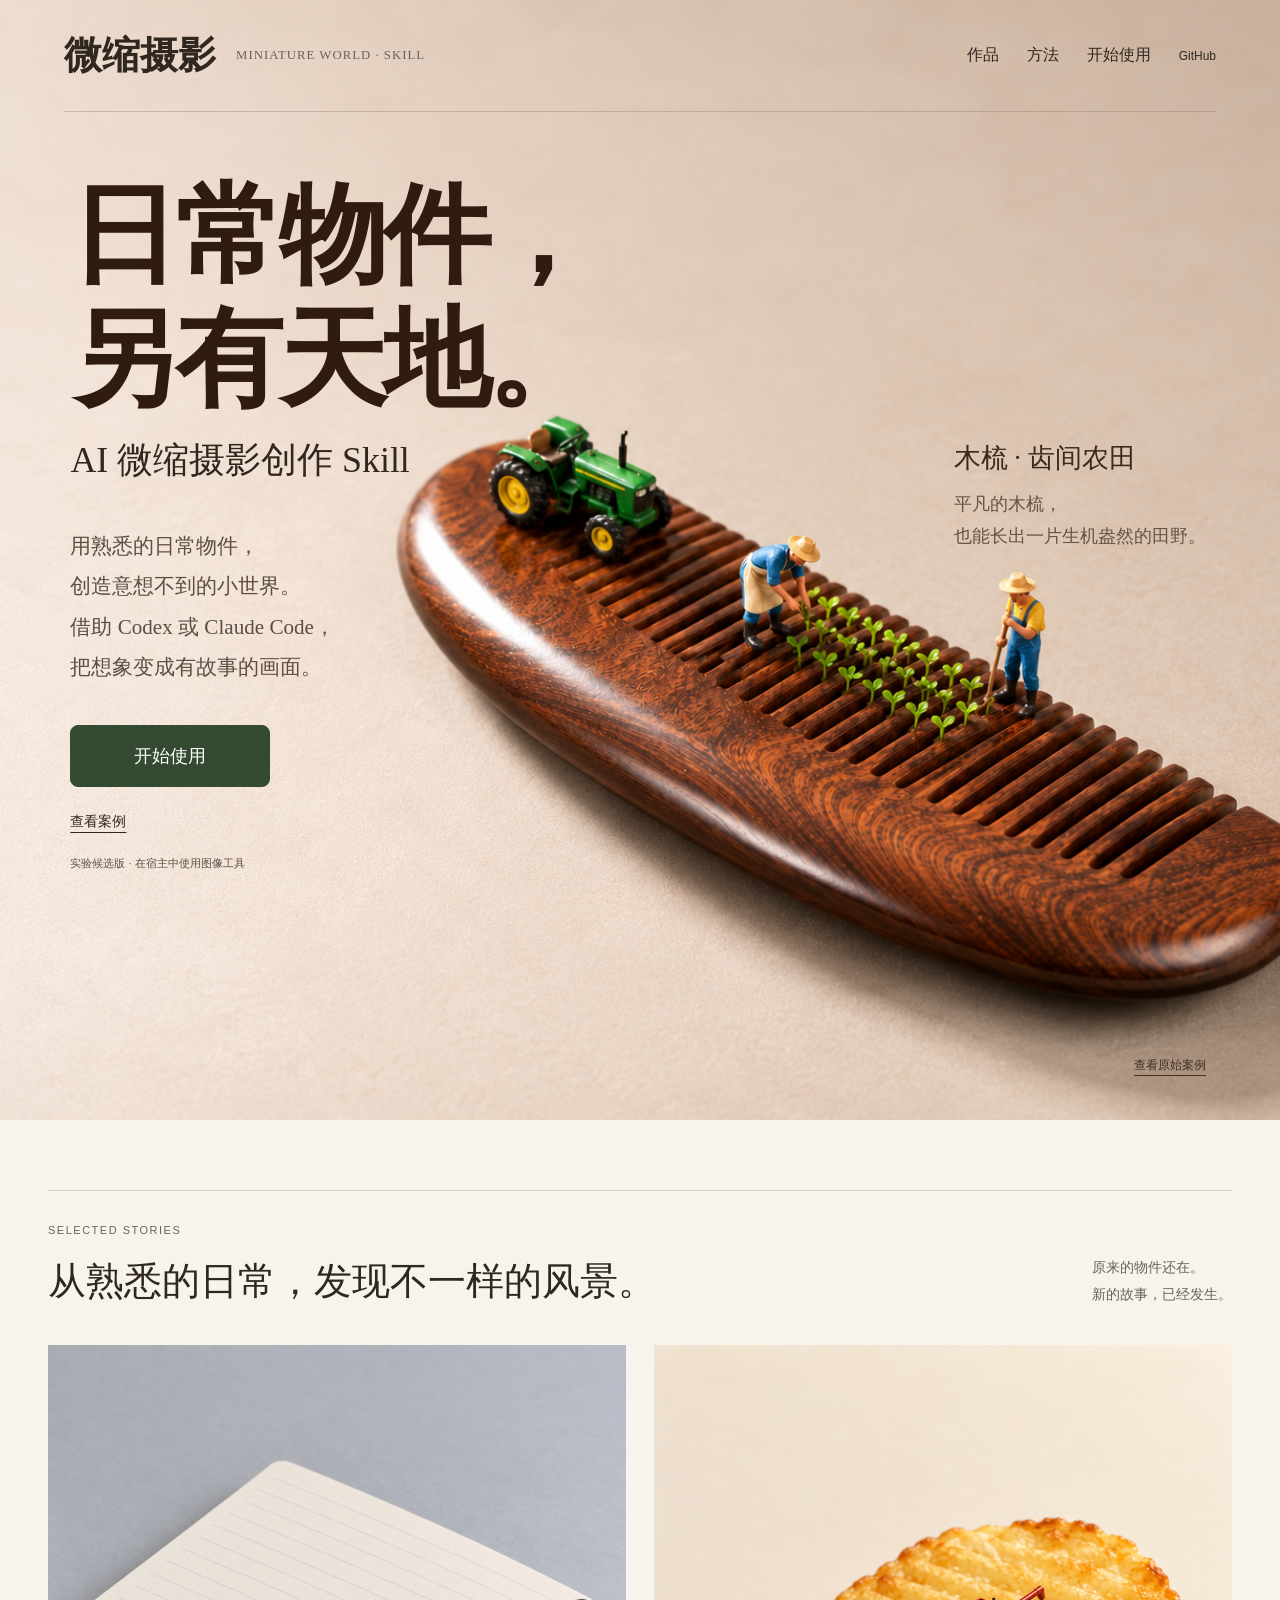
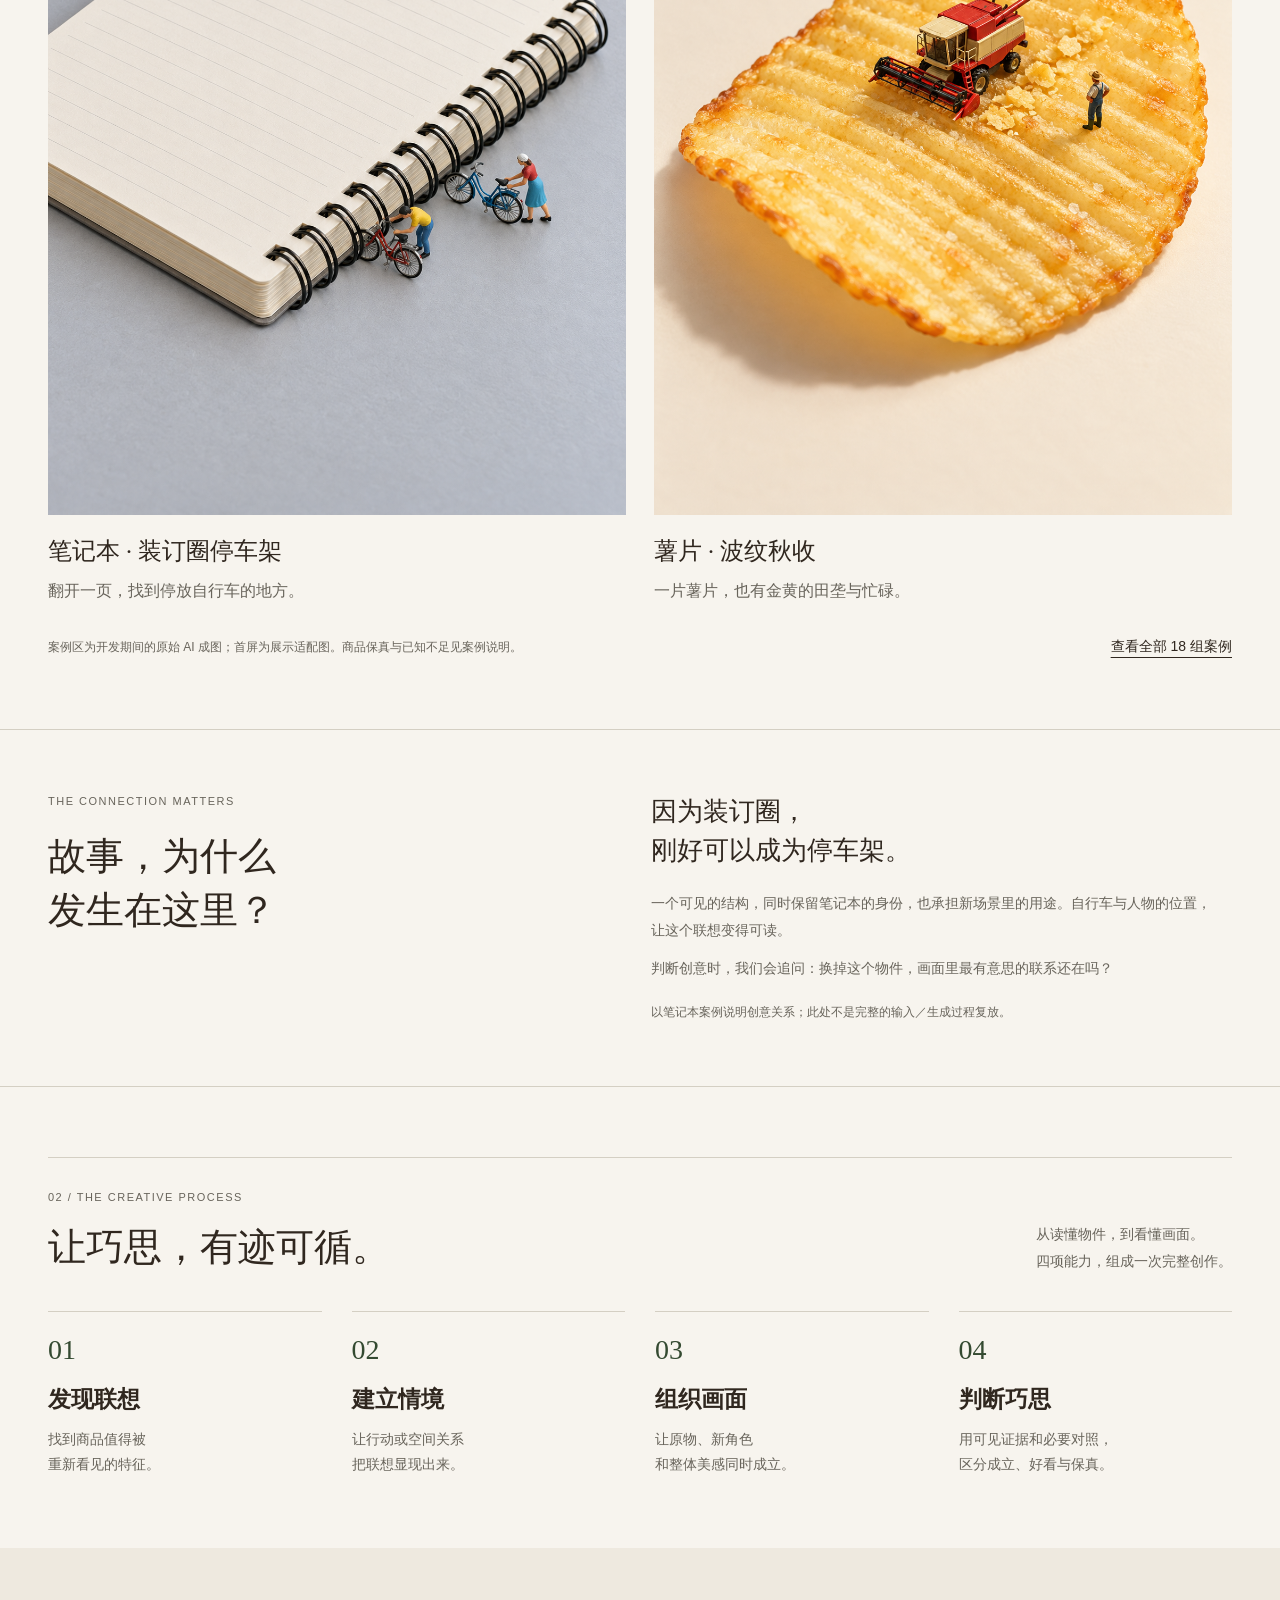
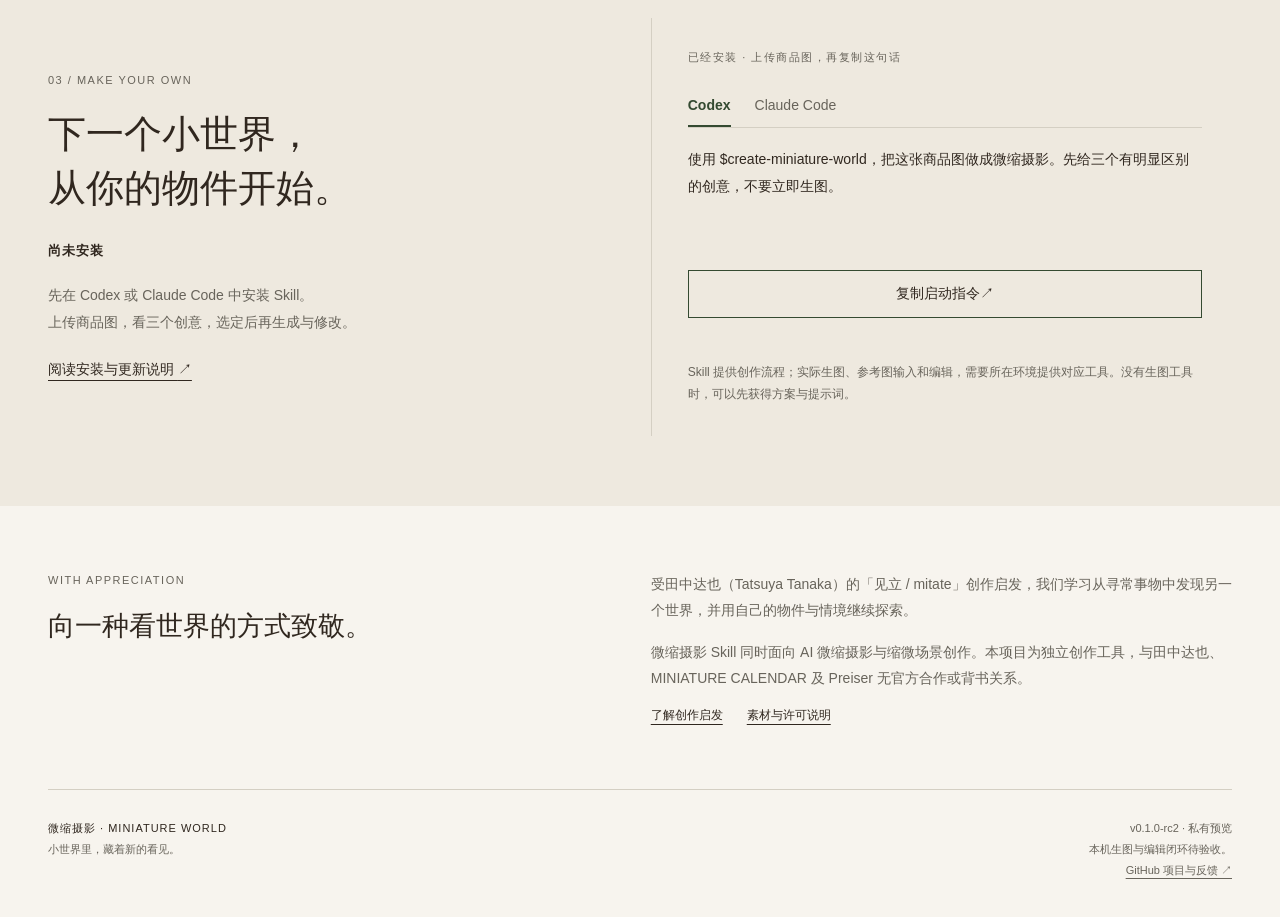
==== index.html @ 320a4342 "Prepare static Pages entry without enabling deployment" ====
<!doctype html>
<html lang="zh-CN">
<head>
<meta charset="utf-8">
<meta name="viewport" content="width=device-width,initial-scale=1">
<meta http-equiv="refresh" content="0;url=site/">
<title>微缩摄影 Skill · Miniature World</title>
</head>
<body><p><a href="site/">打开微缩摄影介绍页</a></p></body>
</html>
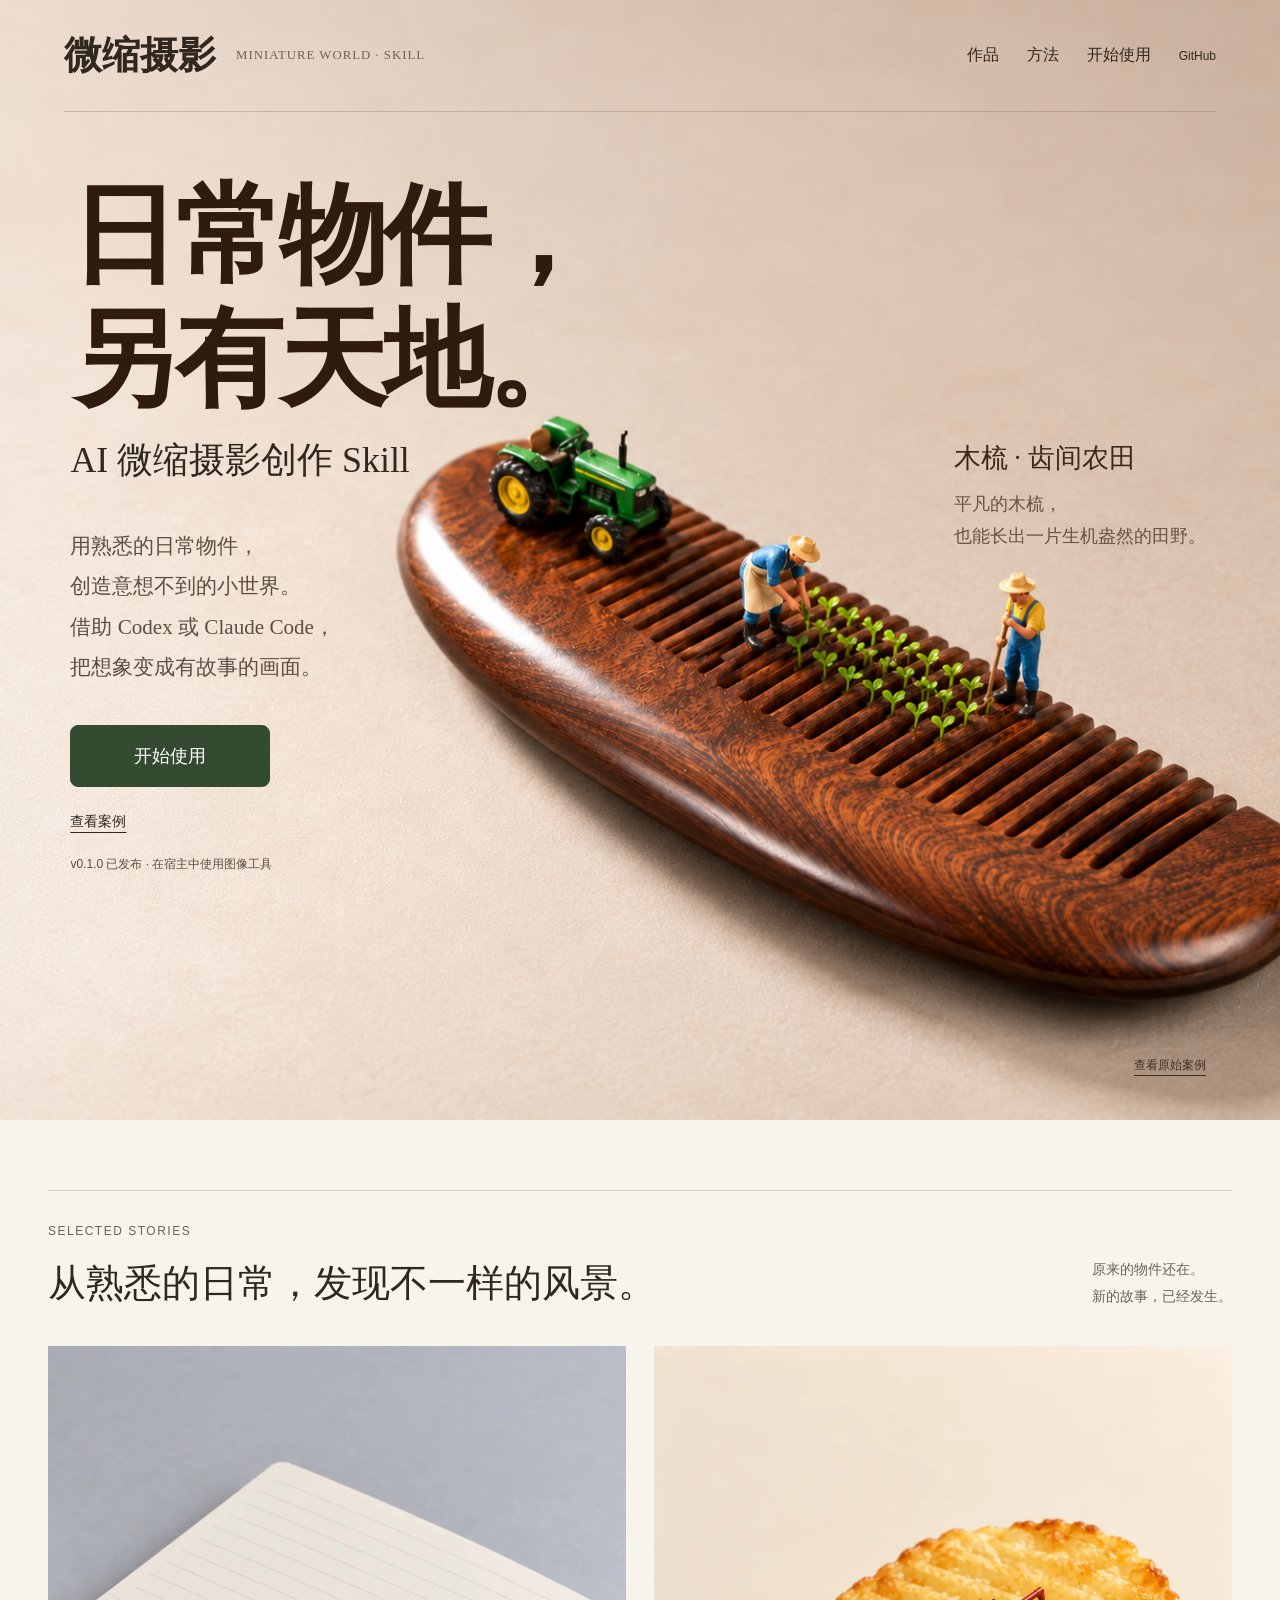
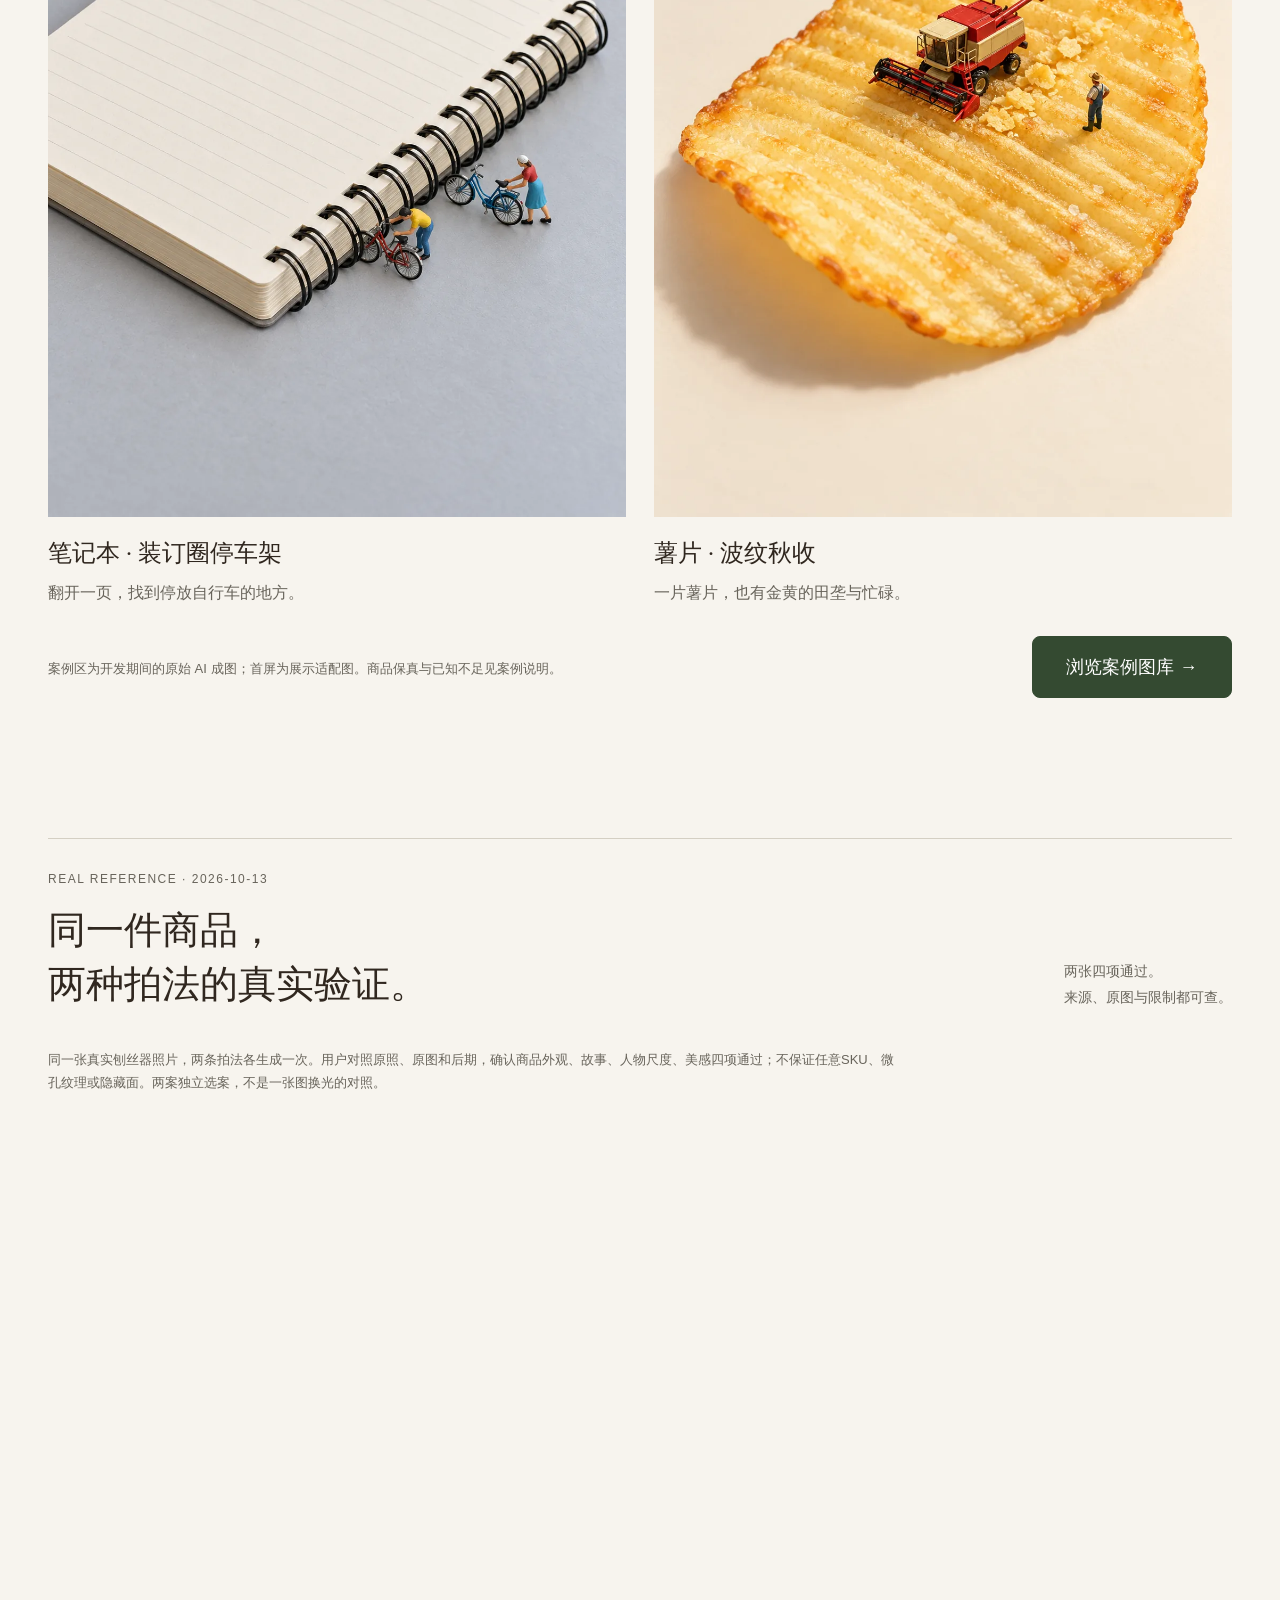
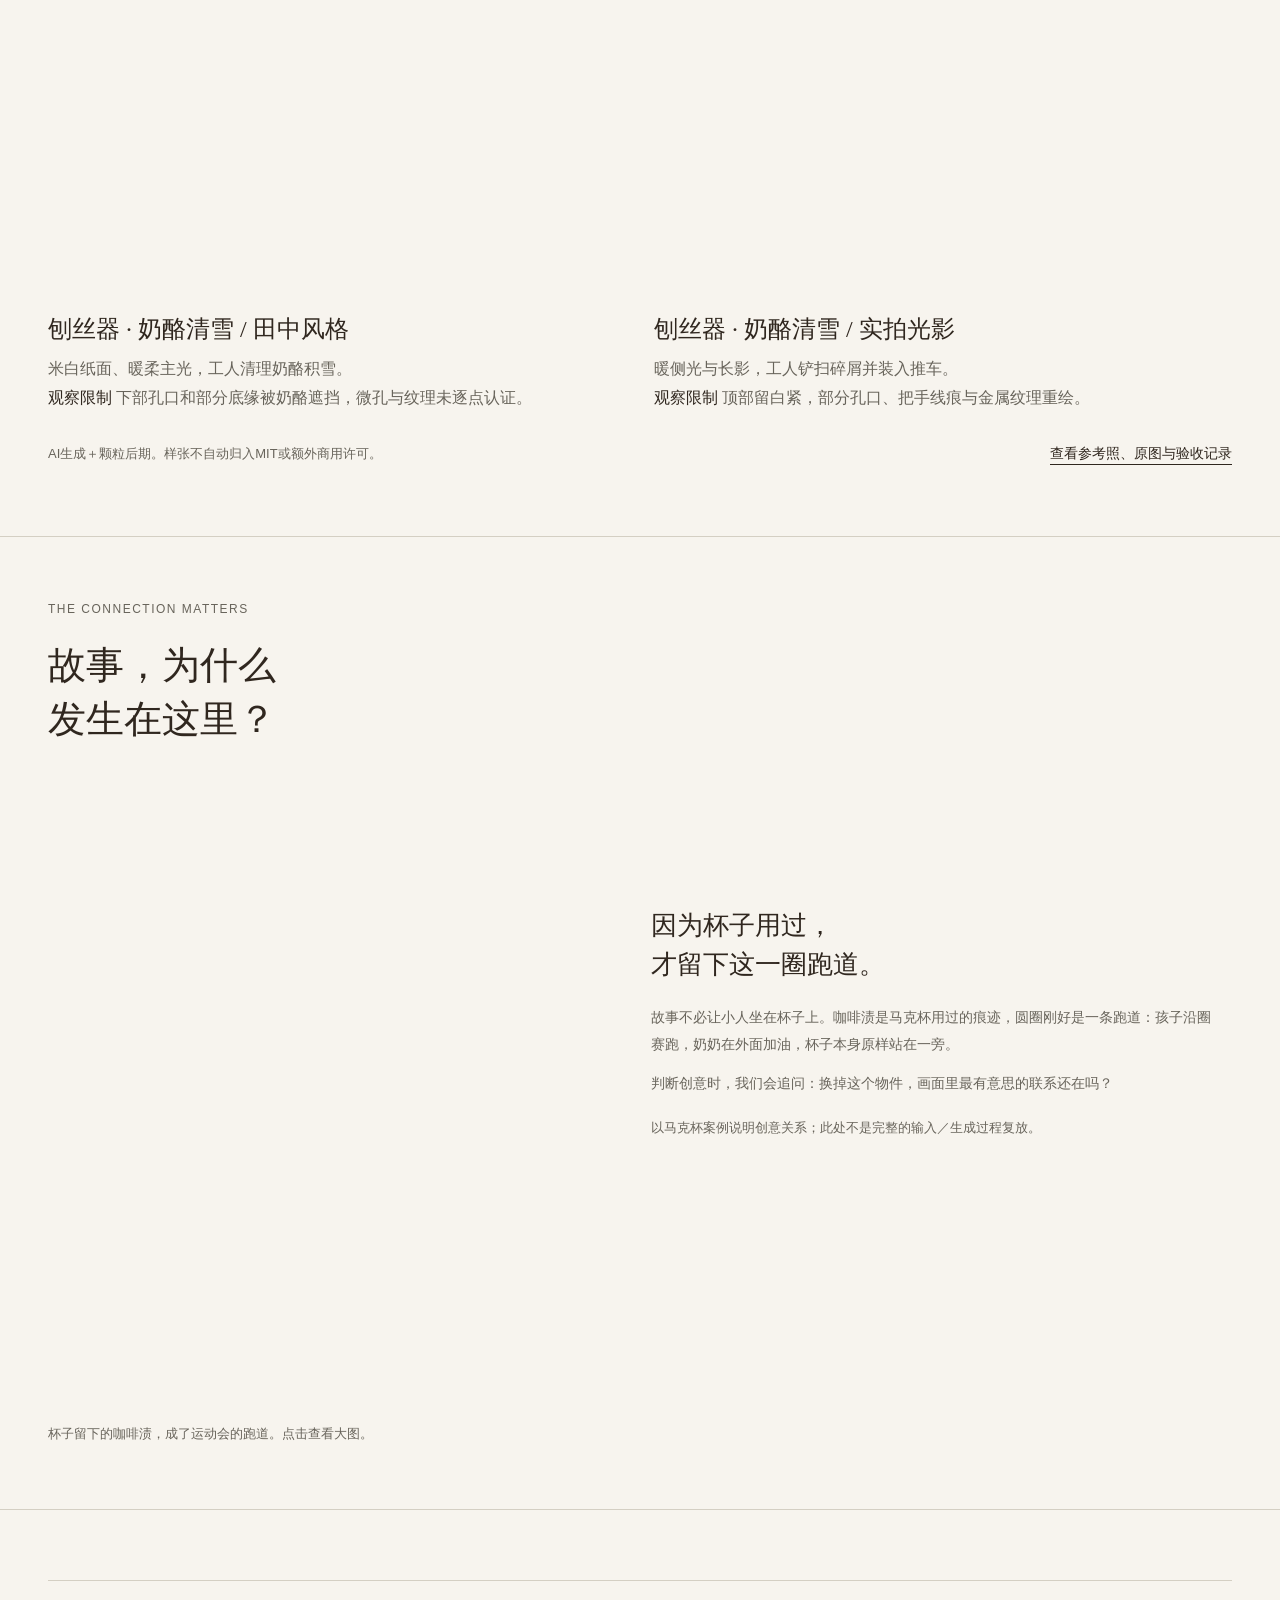
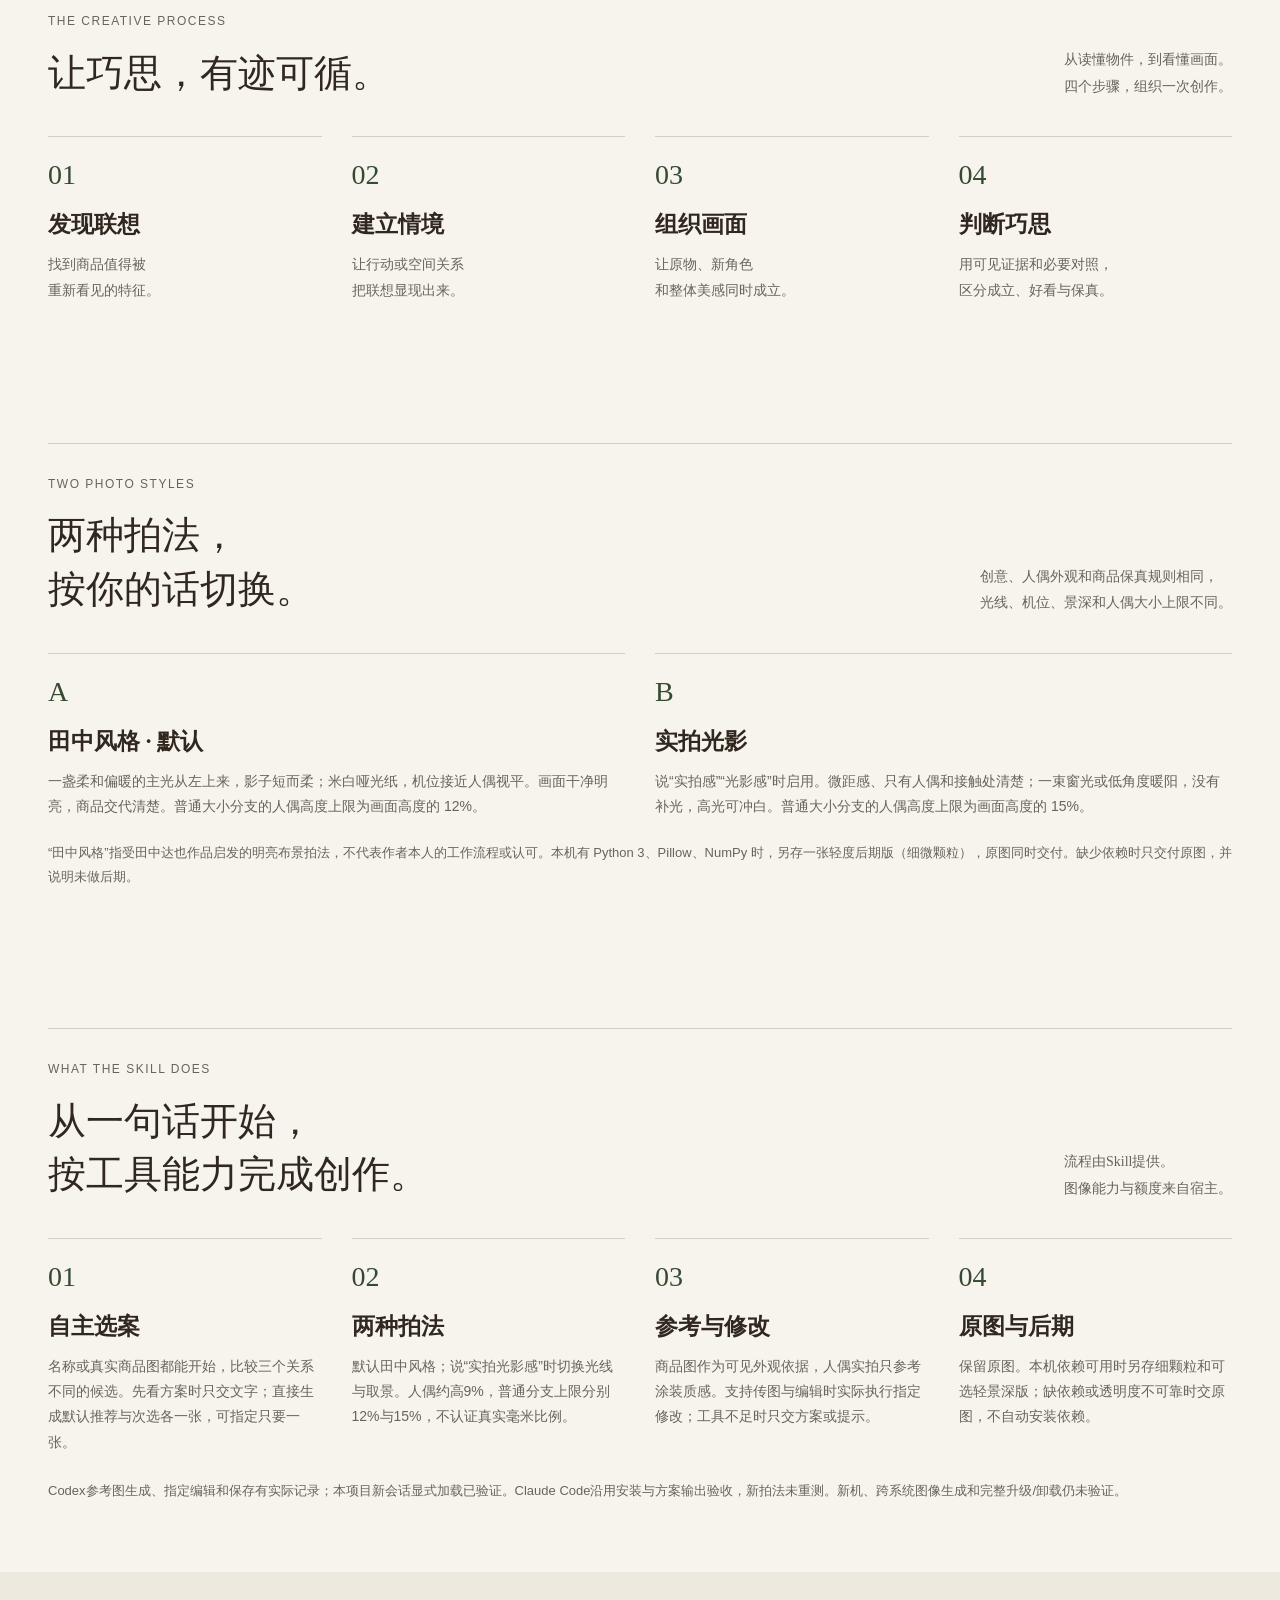
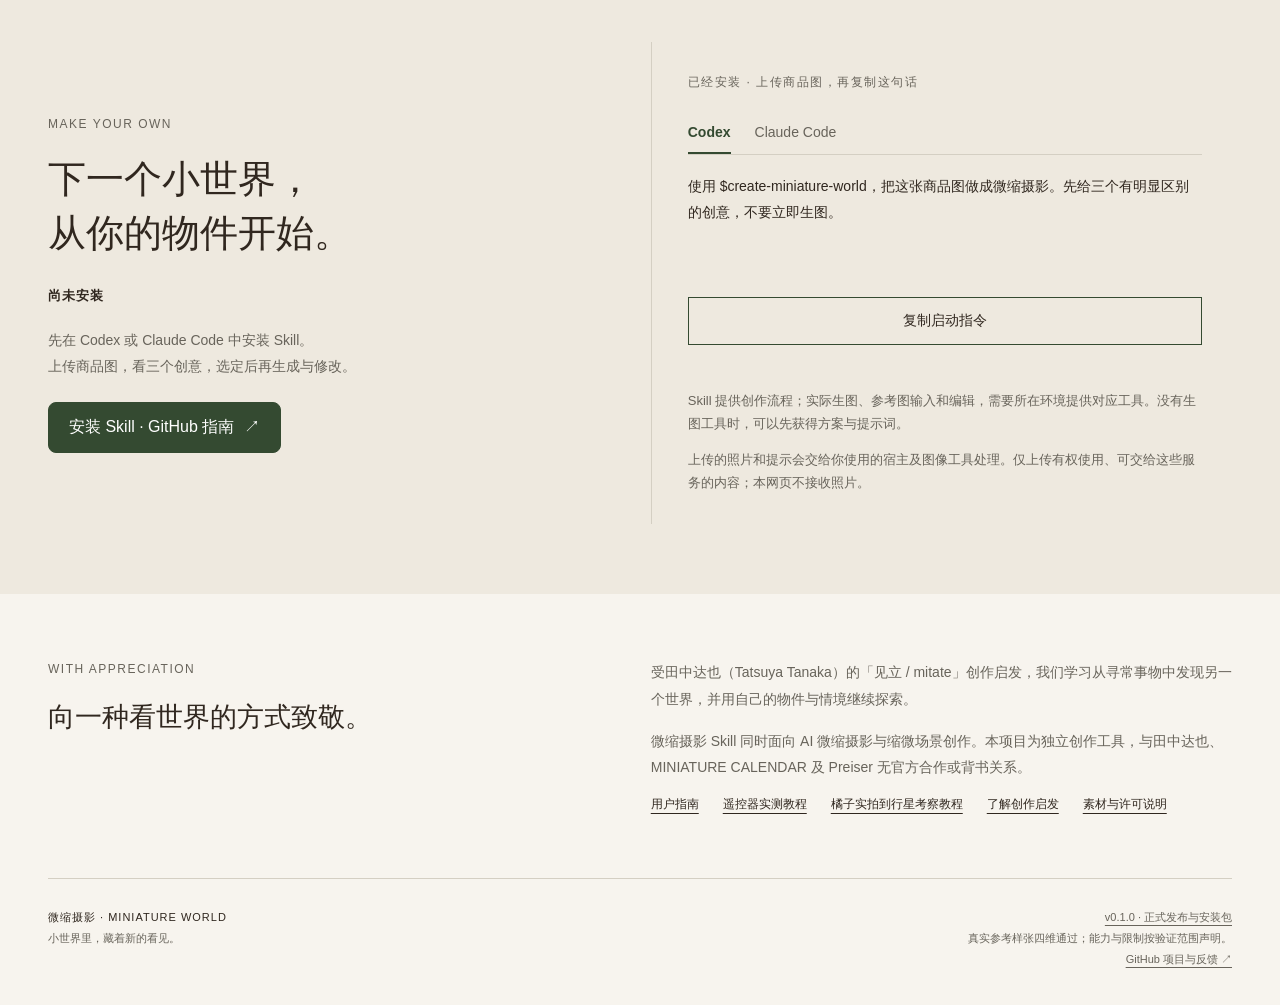
==== commit 54fd715e: "docs: add FAQs, issue template and public page metadata" ====
--- a/index.html
+++ b/index.html
@@ -5,6 +5,7 @@
 <meta name="viewport" content="width=device-width,initial-scale=1">
 <meta http-equiv="refresh" content="0;url=site/">
 <title>微缩摄影 Skill · Miniature World</title>
+<link rel="canonical" href="https://denggui-ai.github.io/create-miniature-world/site/">
 </head>
 <body><p><a href="site/">打开微缩摄影介绍页</a></p></body>
 </html>
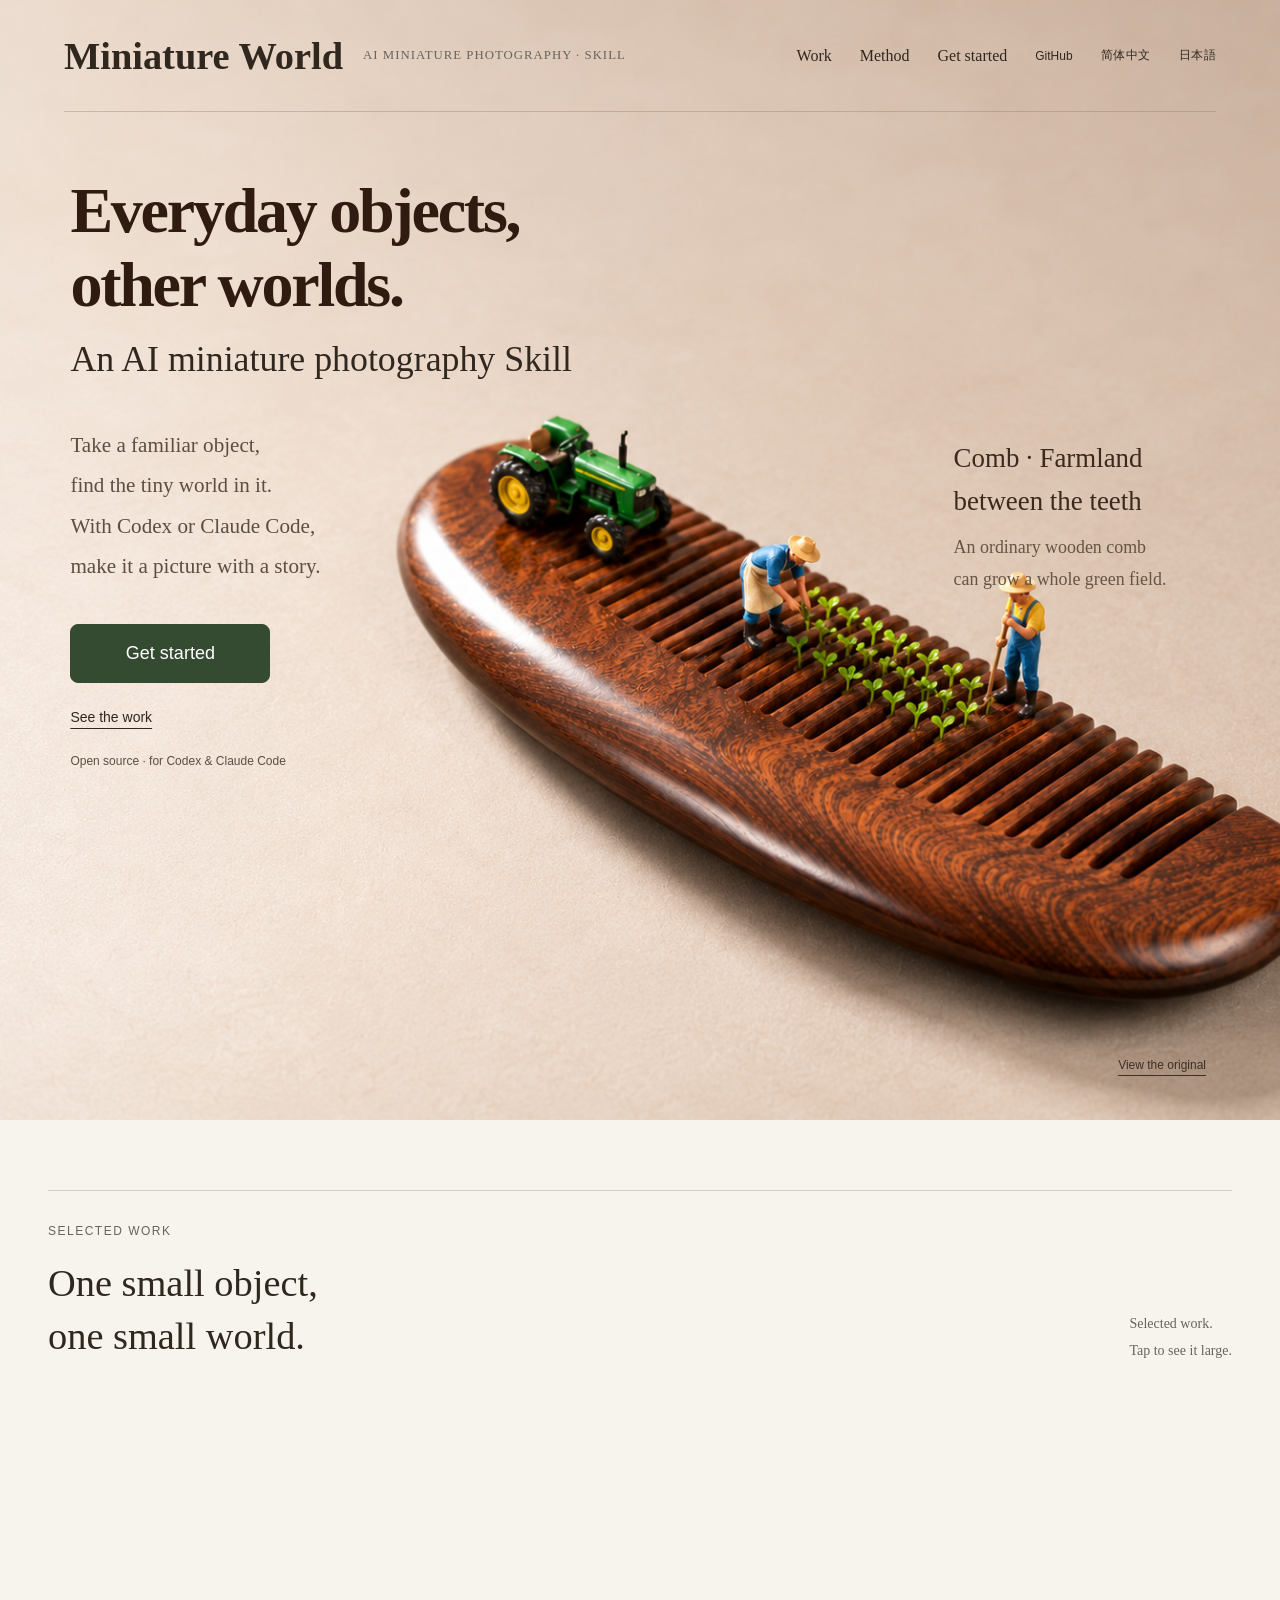
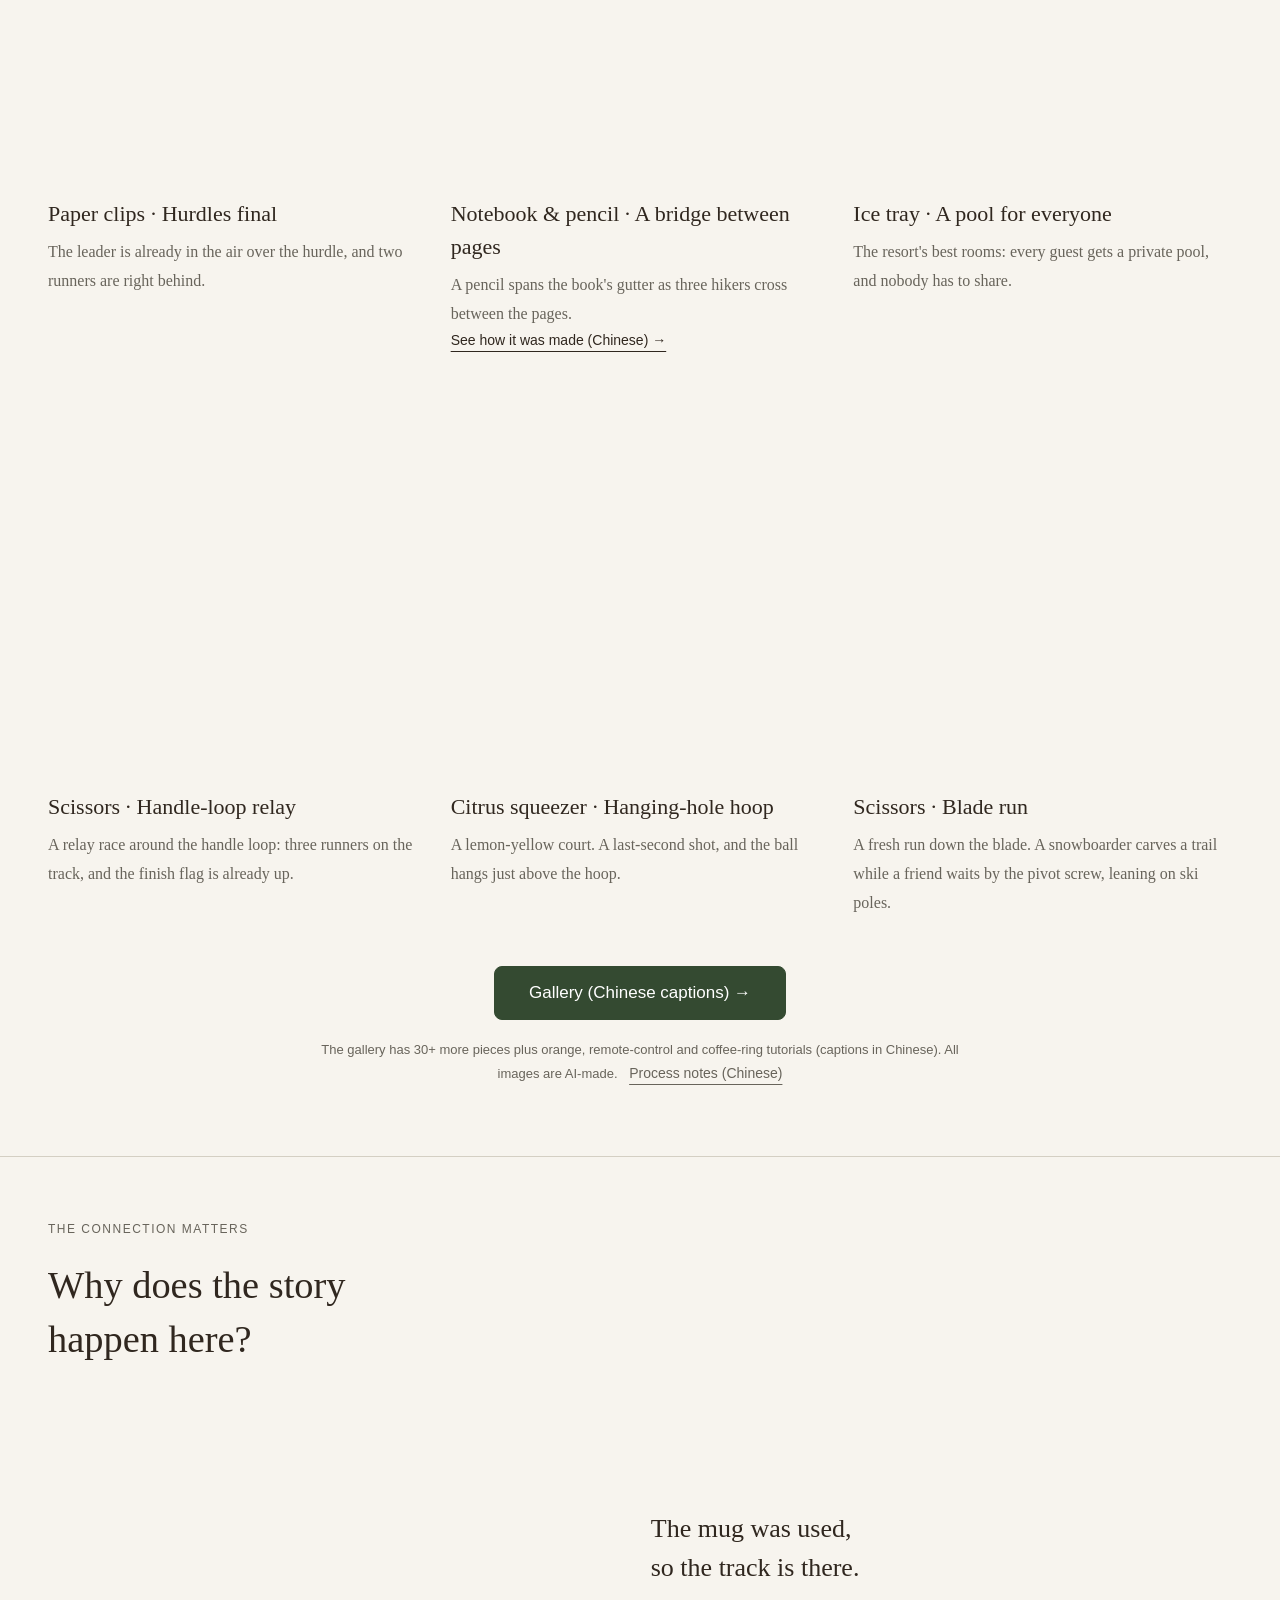
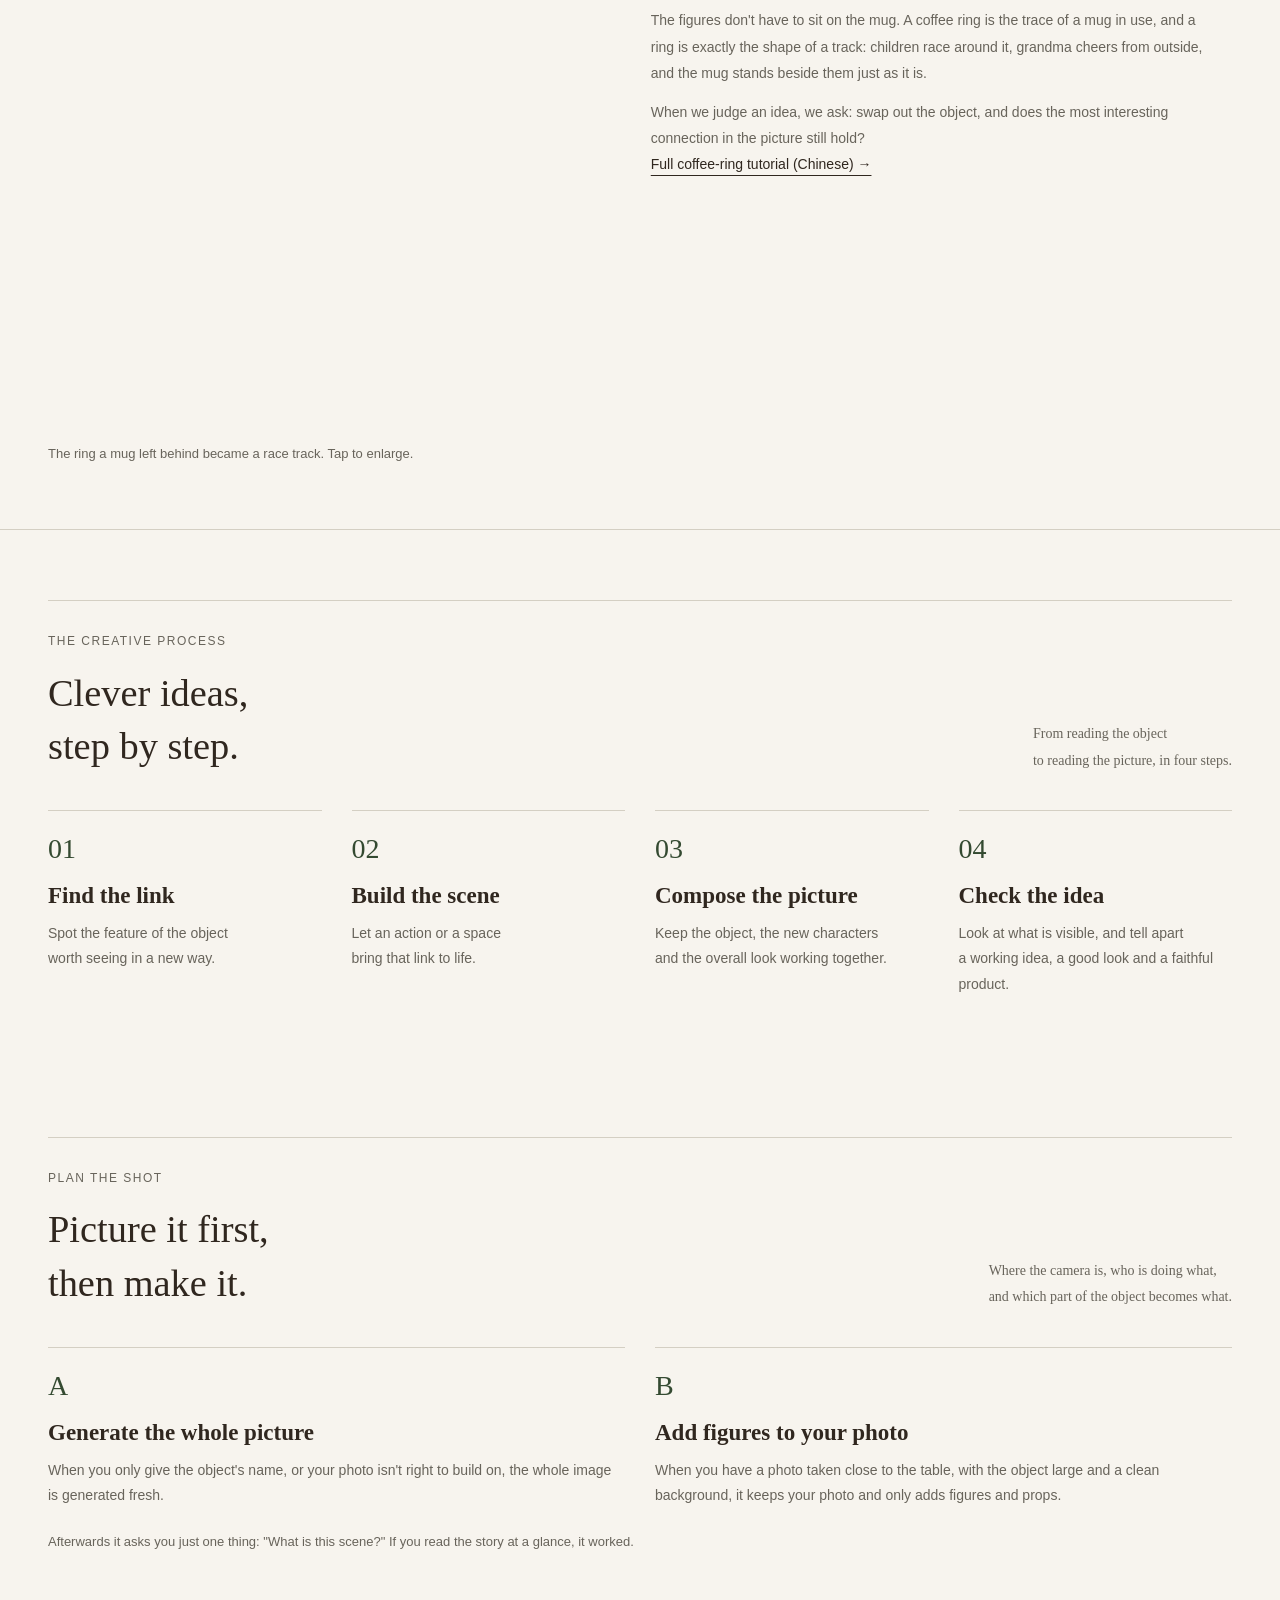
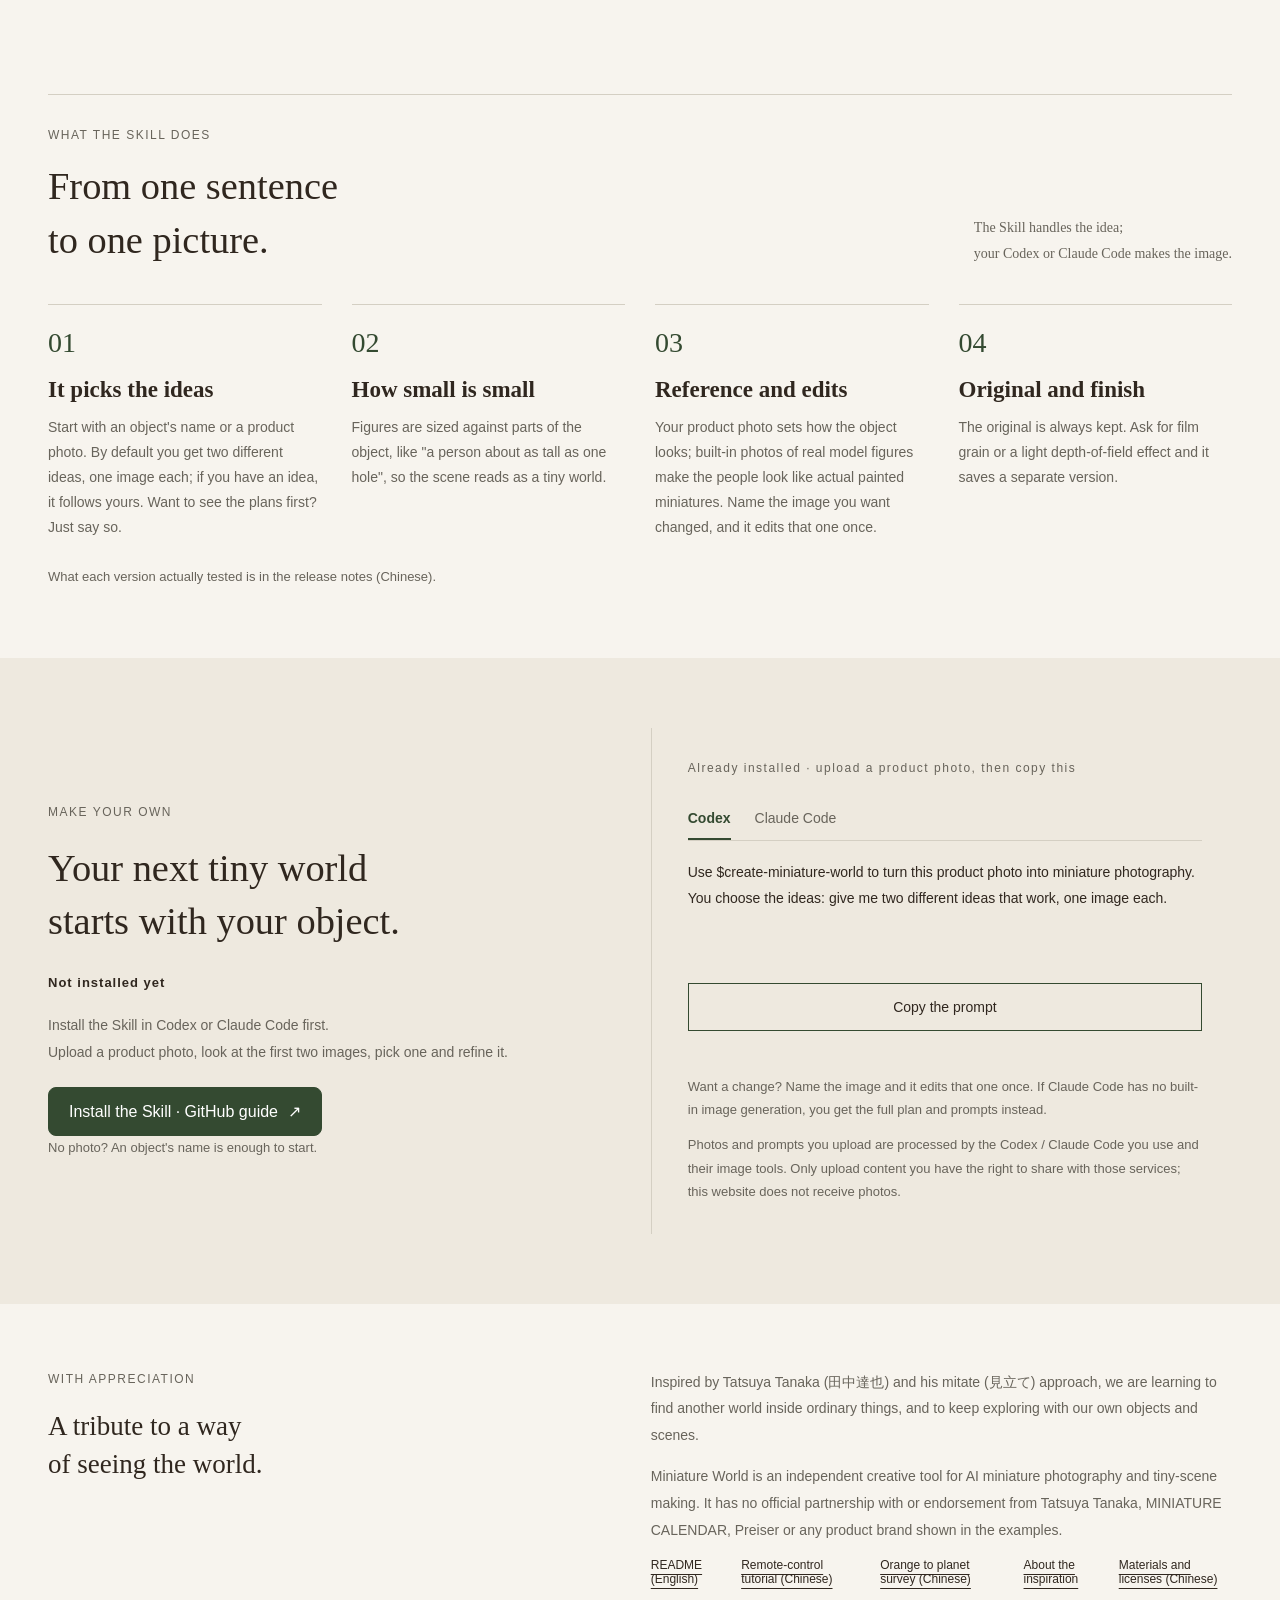
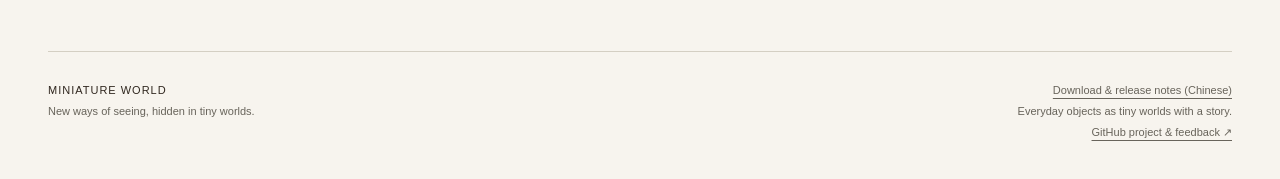
==== commit 6b2f69a8: "fix: align default English routes, localized banners and homepage navigation across languages" ====
--- a/index.html
+++ b/index.html
@@ -1,11 +1,22 @@
 <!doctype html>
-<html lang="zh-CN">
+<html lang="en">
 <head>
 <meta charset="utf-8">
 <meta name="viewport" content="width=device-width,initial-scale=1">
 <meta http-equiv="refresh" content="0;url=site/">
-<title>微缩摄影 Skill · Miniature World</title>
+<title>Miniature World · AI miniature photography Skill</title>
 <link rel="canonical" href="https://denggui-ai.github.io/create-miniature-world/site/">
+<meta name="description" content="Discover miniature worlds in everyday objects. An Agent Skill for Codex and Claude Code.">
+<meta property="og:title" content="Miniature World · AI miniature photography Skill">
+<meta property="og:description" content="Explore miniature scenes, examples, known limits and installation steps.">
+<meta property="og:type" content="website">
+<meta property="og:url" content="https://denggui-ai.github.io/create-miniature-world/site/">
+<meta property="og:image" content="https://denggui-ai.github.io/create-miniature-world/site/img/github-social-preview.en.jpg">
+<meta name="twitter:card" content="summary_large_image">
+<meta name="twitter:title" content="Miniature World · AI miniature photography Skill">
+<meta name="twitter:description" content="Explore miniature scenes, examples, known limits and installation steps.">
+<meta name="twitter:image" content="https://denggui-ai.github.io/create-miniature-world/site/img/github-social-preview.en.jpg">
+<link rel="icon" href="data:image/svg+xml,%3Csvg xmlns=%22http://www.w3.org/2000/svg%22 viewBox=%220 0 32 32%22%3E%3Crect width=%2232%22 height=%2232%22 rx=%226%22 fill=%22%23344a31%22/%3E%3Ctext x=%2216%22 y=%2223%22 font-size=%2218%22 text-anchor=%22middle%22 fill=%22%23fff%22%3EM%3C/text%3E%3C/svg%3E">
 </head>
-<body><p><a href="site/">打开微缩摄影介绍页</a></p></body>
+<body><p><a href="site/">Open Miniature World (English)</a></p></body>
 </html>
